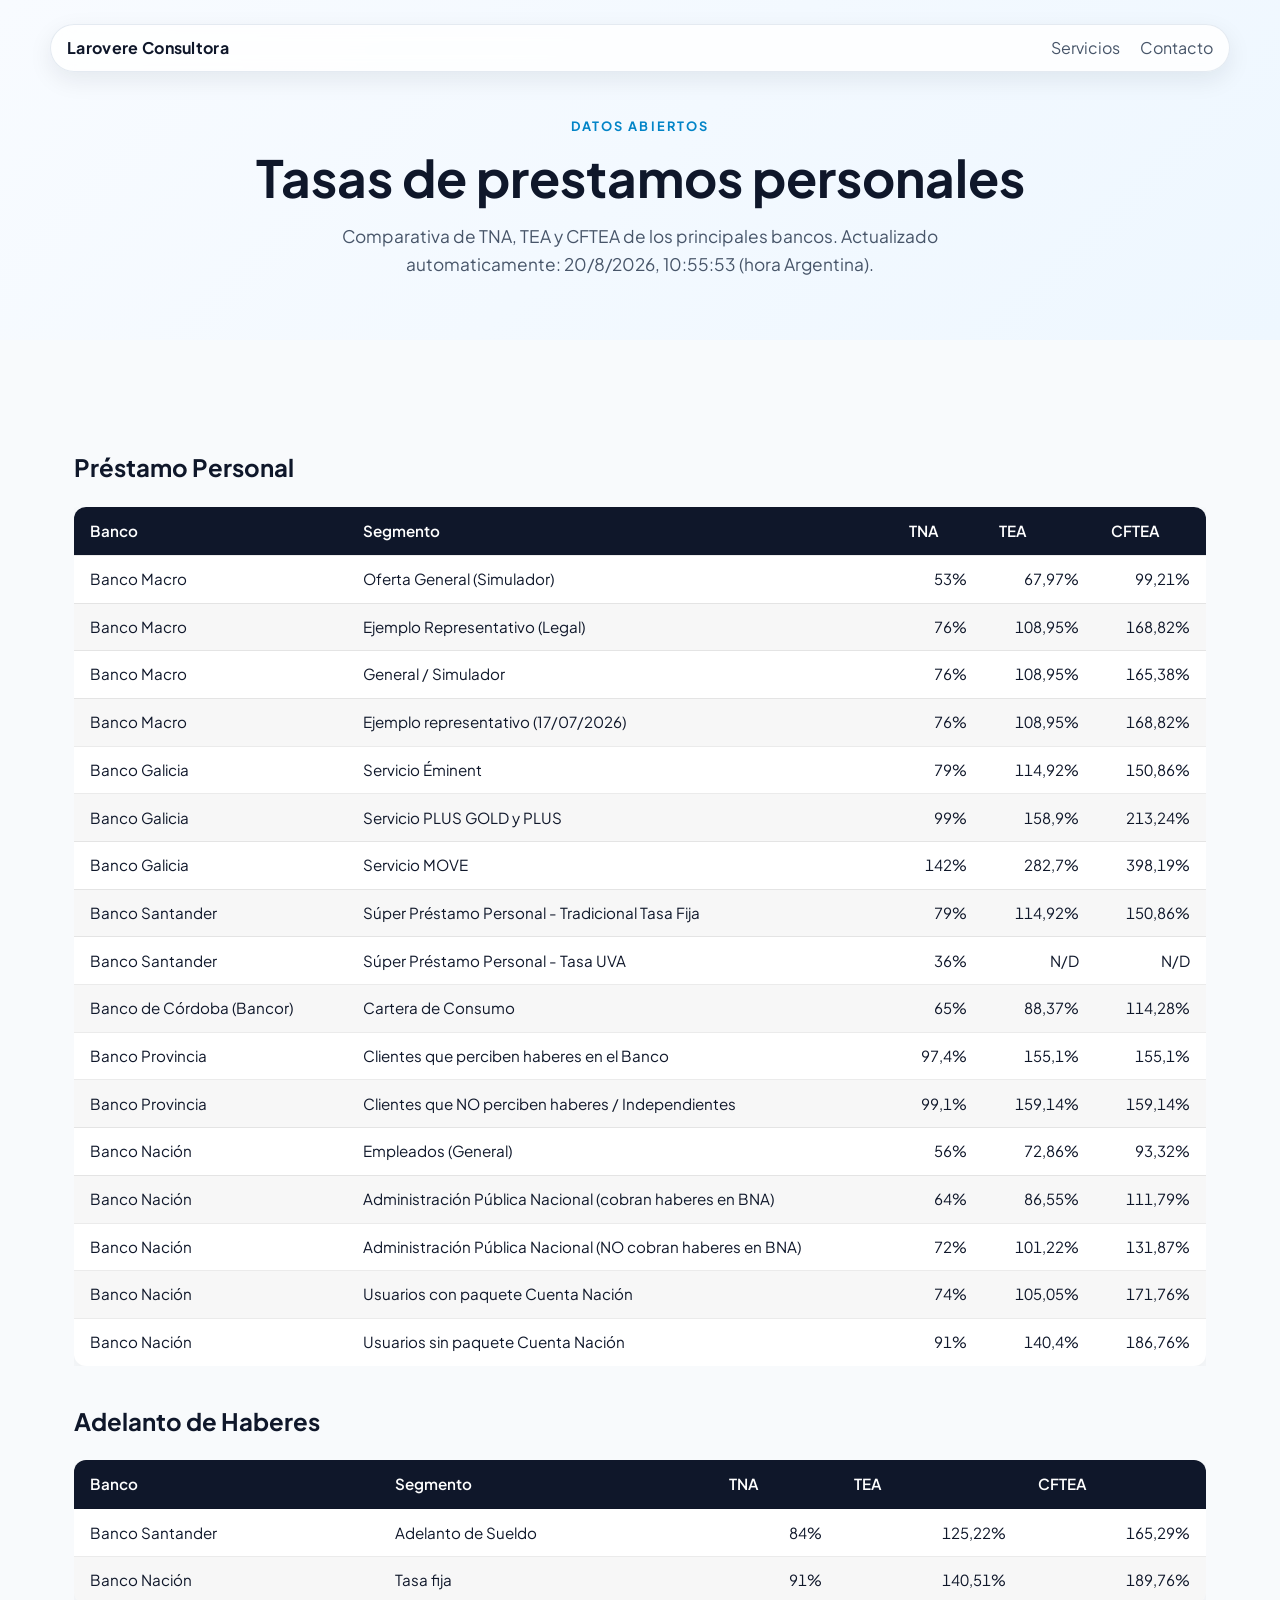
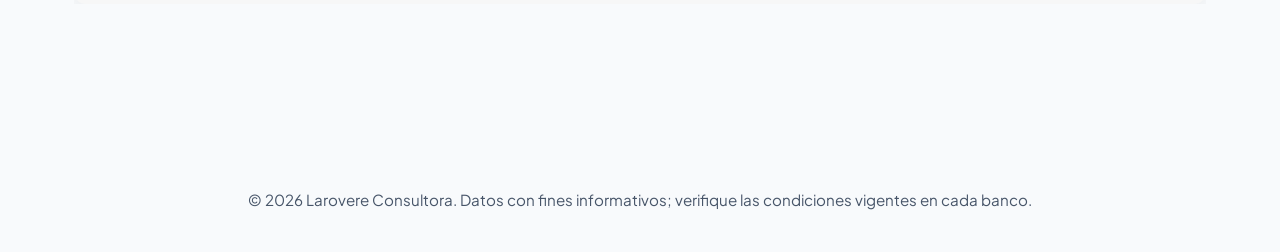
==== tasas.html @ bb4869ef "chore: actualizar tasas de interes 2026-08-20T13:55:53.665Z" ====
<!DOCTYPE html><html lang="es"><head><meta charset="UTF-8"/><meta name="viewport" content="width=device-width, initial-scale=1.0"/><meta name="description" content="Tasas de prestamos personales de los principales bancos de Argentina."/><title>Tasas de prestamos personales | Larovere Consultora</title><link rel="stylesheet" href="index.css"/><style>.table-wrap{overflow-x:auto;margin:1.25rem 0 2rem;}table.tasas{width:100%;border-collapse:collapse;font-size:.95rem;background:#fff;border-radius:12px;overflow:hidden;box-shadow:0 6px 20px rgba(0,0,0,.06);}table.tasas thead th{background:#0f172a;color:#fff;text-align:left;padding:.75rem 1rem;font-weight:600;}table.tasas td{padding:.7rem 1rem;border-top:1px solid rgba(0,0,0,.08);}table.tasas tbody tr:nth-child(even){background:rgba(0,0,0,.03);}table.tasas td.num{text-align:right;font-variant-numeric:tabular-nums;white-space:nowrap;}.tabla-titulo{margin-top:2.25rem;}</style></head><body><header class="hero" style="min-height:auto;padding-bottom:2rem;"><nav class="nav"><a class="brand" href="index.html">Larovere Consultora</a><div class="nav-links"><a href="index.html#servicios">Servicios</a><a href="index.html#contacto">Contacto</a></div></nav><div class="hero-content"><p class="eyebrow">Datos abiertos</p><h1>Tasas de prestamos personales</h1><p class="hero-copy">Comparativa de TNA, TEA y CFTEA de los principales bancos. Actualizado automaticamente: 20/8/2026, 10:55:53 (hora Argentina).</p></div></header><main><section class="section"><h2 class="tabla-titulo">Préstamo Personal</h2><div class="table-wrap"><table class="tasas"><thead><tr><th>Banco</th><th>Segmento</th><th>TNA</th><th>TEA</th><th>CFTEA</th></tr></thead><tbody><tr><td>Banco Macro</td><td>Oferta General (Simulador)</td><td class="num">53%</td><td class="num">67,97%</td><td class="num">99,21%</td></tr><tr><td>Banco Macro</td><td>Ejemplo Representativo (Legal)</td><td class="num">76%</td><td class="num">108,95%</td><td class="num">168,82%</td></tr><tr><td>Banco Macro</td><td>General / Simulador</td><td class="num">76%</td><td class="num">108,95%</td><td class="num">165,38%</td></tr><tr><td>Banco Macro</td><td>Ejemplo representativo (17/07/2026)</td><td class="num">76%</td><td class="num">108,95%</td><td class="num">168,82%</td></tr><tr><td>Banco Galicia</td><td>Servicio Éminent</td><td class="num">79%</td><td class="num">114,92%</td><td class="num">150,86%</td></tr><tr><td>Banco Galicia</td><td>Servicio PLUS GOLD y PLUS</td><td class="num">99%</td><td class="num">158,9%</td><td class="num">213,24%</td></tr><tr><td>Banco Galicia</td><td>Servicio MOVE</td><td class="num">142%</td><td class="num">282,7%</td><td class="num">398,19%</td></tr><tr><td>Banco Santander</td><td>Súper Préstamo Personal - Tradicional Tasa Fija</td><td class="num">79%</td><td class="num">114,92%</td><td class="num">150,86%</td></tr><tr><td>Banco Santander</td><td>Súper Préstamo Personal - Tasa UVA</td><td class="num">36%</td><td class="num">N/D</td><td class="num">N/D</td></tr><tr><td>Banco de Córdoba (Bancor)</td><td>Cartera de Consumo</td><td class="num">65%</td><td class="num">88,37%</td><td class="num">114,28%</td></tr><tr><td>Banco Provincia</td><td>Clientes que perciben haberes en el Banco</td><td class="num">97,4%</td><td class="num">155,1%</td><td class="num">155,1%</td></tr><tr><td>Banco Provincia</td><td>Clientes que NO perciben haberes / Independientes</td><td class="num">99,1%</td><td class="num">159,14%</td><td class="num">159,14%</td></tr><tr><td>Banco Nación</td><td>Empleados (General)</td><td class="num">56%</td><td class="num">72,86%</td><td class="num">93,32%</td></tr><tr><td>Banco Nación</td><td>Administración Pública Nacional (cobran haberes en BNA)</td><td class="num">64%</td><td class="num">86,55%</td><td class="num">111,79%</td></tr><tr><td>Banco Nación</td><td>Administración Pública Nacional (NO cobran haberes en BNA)</td><td class="num">72%</td><td class="num">101,22%</td><td class="num">131,87%</td></tr><tr><td>Banco Nación</td><td>Usuarios con paquete Cuenta Nación</td><td class="num">74%</td><td class="num">105,05%</td><td class="num">171,76%</td></tr><tr><td>Banco Nación</td><td>Usuarios sin paquete Cuenta Nación</td><td class="num">91%</td><td class="num">140,4%</td><td class="num">186,76%</td></tr></tbody></table></div><h2 class="tabla-titulo">Adelanto de Haberes</h2><div class="table-wrap"><table class="tasas"><thead><tr><th>Banco</th><th>Segmento</th><th>TNA</th><th>TEA</th><th>CFTEA</th></tr></thead><tbody><tr><td>Banco Santander</td><td>Adelanto de Sueldo</td><td class="num">84%</td><td class="num">125,22%</td><td class="num">165,29%</td></tr><tr><td>Banco Nación</td><td>Tasa fija</td><td class="num">91%</td><td class="num">140,51%</td><td class="num">189,76%</td></tr></tbody></table></div></section></main><footer class="footer"><p>&copy; 2026 Larovere Consultora. Datos con fines informativos; verifique las condiciones vigentes en cada banco.</p></footer></body></html>
---- index.css ----
@import url('https://fonts.googleapis.com/css2?family=Plus+Jakarta+Sans:wght@400;500;600;700&display=swap');

:root {
    --bg: #f8fafc;
    --surface: #ffffff;
    --text: #0f172a;
    --muted: #475569;
    --accent: #0284c7;
    --accent-dark: #0369a1;
    --border: #e2e8f0;
    --radius: 18px;
    --shadow: 0 12px 35px rgba(15, 23, 42, 0.08);
}

body.dark {
    --bg: #0f172a;
    --surface: #111827;
    --text: #f8fafc;
    --muted: #cbd5e1;
    --accent: #38bdf8;
    --accent-dark: #60a5fa;
    --border: #24324a;
    --shadow: 0 12px 35px rgba(0, 0, 0, 0.4);
}

* {
    box-sizing: border-box;
    margin: 0;
    padding: 0;
}

html {
    scroll-behavior: smooth;
}

body {
    font-family: 'Plus Jakarta Sans', sans-serif;
    background: var(--bg);
    color: var(--text);
    line-height: 1.6;
    transition: background 0.3s ease, color 0.3s ease;
}

a {
    color: inherit;
    text-decoration: none;
}

.hero {
    min-height: 100vh;
    background: linear-gradient(135deg, #f8fbff 0%, #eef7ff 100%);
    padding: 24px 24px 60px;
}

body.dark .hero {
    background: linear-gradient(135deg, #111827 0%, #1f2937 100%);
}

.nav {
    max-width: 1180px;
    margin: 0 auto 16px;
    display: flex;
    align-items: center;
    justify-content: space-between;
    gap: 14px;
    padding: 10px 16px;
    background: rgba(255, 255, 255, 0.82);
    backdrop-filter: blur(10px);
    border: 1px solid rgba(226, 232, 240, 0.9);
    border-radius: 999px;
    box-shadow: 0 8px 24px rgba(15, 23, 42, 0.08);
}

body.dark .nav {
    background: rgba(17, 24, 39, 0.9);
    border-color: rgba(36, 50, 74, 0.95);
    box-shadow: 0 8px 24px rgba(0, 0, 0, 0.28);
}

.brand {
    font-weight: 700;
    font-size: 1rem;
    letter-spacing: 0.02em;
}

.theme-toggle,
.menu-toggle {
    border: 1px solid var(--border);
    background: var(--surface);
    color: var(--text);
    border-radius: 999px;
    width: 44px;
    height: 44px;
    display: inline-flex;
    align-items: center;
    justify-content: center;
    cursor: pointer;
    transition: background 0.2s ease, border-color 0.2s ease, color 0.2s ease;
}

.theme-toggle:hover,
.menu-toggle:hover {
    border-color: var(--accent);
    color: var(--accent);
}

body.dark .theme-toggle,
body.dark .menu-toggle {
    background: #1f2937;
}

.nav-links {
    display: flex;
    gap: 20px;
    color: var(--muted);
}

.nav-links a:hover {
    color: var(--accent);
}

.menu-toggle {
    display: none;
    border: 0;
    background: transparent;
    font-size: 1.4rem;
    cursor: pointer;
}

.hero-content {
    max-width: 800px;
    margin: 70px auto 0;
    text-align: center;
}

.hero-content {
    max-width: 860px;
    margin: 40px auto 0;
    text-align: center;
}

.hero-visual {
    margin: 0 auto 20px;
    display: flex;
    justify-content: center;
}

.hero-logo {
    width: min(100%, 260px);
    max-width: 260px;
    height: auto;
    display: block;
    filter: drop-shadow(0 10px 25px rgba(15, 23, 42, 0.12));
}
.eyebrow {
    display: inline-block;
    margin-bottom: 12px;
    color: var(--accent);
    text-transform: uppercase;
    letter-spacing: 0.16em;
    font-size: 0.8rem;
    font-weight: 700;
}

.hero h1 {
    font-size: clamp(2rem, 4vw, 3.4rem);
    line-height: 1.15;
    margin-bottom: 16px;
}

.hero-copy {
    font-size: 1.08rem;
    color: var(--muted);
    max-width: 700px;
    margin: 0 auto 30px;
}

.hero-actions {
    display: flex;
    justify-content: center;
    gap: 14px;
    flex-wrap: wrap;
}

.btn {
    display: inline-flex;
    align-items: center;
    justify-content: center;
    padding: 12px 22px;
    border-radius: 999px;
    font-weight: 700;
    transition: transform 0.2s ease, box-shadow 0.2s ease;
}

.btn:hover {
    transform: translateY(-2px);
}

.btn-primary {
    background: var(--accent);
    color: white;
    box-shadow: 0 10px 22px rgba(2, 132, 199, 0.16);
}

.btn-secondary {
    background: white;
    color: var(--text);
    border: 1px solid var(--border);
}

body.dark .btn-secondary {
    background: #1e3a8a;
    color: white;
    border-color: #3b82f6;
}

body.dark .section-alt .section-heading h2 {
    color: var(--accent);
}

main {
    max-width: 1180px;
    margin: 0 auto;
    padding: 0 24px 60px;
}

.section {
    padding: 72px 0;
}

.section-alt {
    background: linear-gradient(180deg, #f4f8fc 0%, #f8fafc 100%);
    border-radius: var(--radius);
    padding: 64px 24px;
}

.section-heading {
    max-width: 720px;
    margin: 0 auto 32px;
    text-align: center;
}

.section-heading h2,
.about-box h2,
.contact-card h2 {
    font-size: clamp(1.6rem, 3vw, 2.2rem);
    margin-bottom: 12px;
}

.section-heading p,
.about-box p,
.contact-card p {
    color: var(--muted);
}

.card-grid {
    display: grid;
    grid-template-columns: repeat(4, minmax(0, 1fr));
    gap: 18px;
}

.card,
.step,
.contact-card,
.contact-form,
.about-box {
    background: var(--surface);
    border: 1px solid var(--border);
    border-radius: var(--radius);
    box-shadow: var(--shadow);
}

.card {
    padding: 24px;
}

.card h3,
.step h3 {
    margin-bottom: 10px;
    font-size: 1.1rem;
}

.card p,
.step p,
.about-box p,
.contact-card p,
.contact-form label,
.form-status {
    color: var(--muted);
}

.steps-grid {
    display: grid;
    grid-template-columns: repeat(3, minmax(0, 1fr));
    gap: 18px;
}

.step {
    padding: 24px;
}

.step span {
    display: inline-block;
    margin-bottom: 10px;
    color: var(--accent);
    font-weight: 700;
}

.about-box {
    display: grid;
    grid-template-columns: 1.1fr 1fr;
    gap: 24px;
    padding: 32px;
}

.contact-grid {
    display: grid;
    grid-template-columns: 1fr 1fr;
    gap: 24px;
}

.contact-card,
.contact-form {
    padding: 28px;
}

.contact-link {
    display: inline-block;
    margin-top: 12px;
    color: var(--accent);
    font-weight: 700;
}

.contact-form {
    display: flex;
    flex-direction: column;
    gap: 14px;
}

.contact-form label {
    display: flex;
    flex-direction: column;
    gap: 8px;
    font-weight: 600;
}

.contact-form input,
.contact-form textarea {
    padding: 12px 14px;
    border: 1px solid var(--border);
    border-radius: 12px;
    font: inherit;
    background: #fff;
}

.contact-form input:focus,
.contact-form textarea:focus {
    outline: none;
    border-color: var(--accent);
    box-shadow: 0 0 0 3px rgba(2, 132, 199, 0.1);
}

.form-status {
    min-height: 1.2rem;
    font-size: 0.95rem;
}

.footer {
    text-align: center;
    padding: 20px 24px 40px;
    color: var(--muted);
    font-size: 0.95rem;
}

@media (max-width: 900px) {
    .card-grid,
    .steps-grid,
    .contact-grid,
    .about-box {
        grid-template-columns: 1fr 1fr;
    }
}

@media (max-width: 700px) {
    .nav {
        flex-wrap: wrap;
    }

    .menu-toggle {
        display: block;
    }

    .nav-links {
        display: none;
        width: 100%;
        flex-direction: column;
        padding-top: 10px;
    }

    .nav-links.open {
        display: flex;
    }

    .hero {
        padding: 20px 16px 50px;
    }

    .hero-content {
        margin-top: 40px;
    }

    .card-grid,
    .steps-grid,
    .contact-grid,
    .about-box {
        grid-template-columns: 1fr;
    }

    main {
        padding: 0 16px 50px;
    }

    .section-alt {
        padding: 48px 16px;
    }
}
@media (max-width: 700px) {
    .hero-logo {
        max-width: 190px;
    }
}
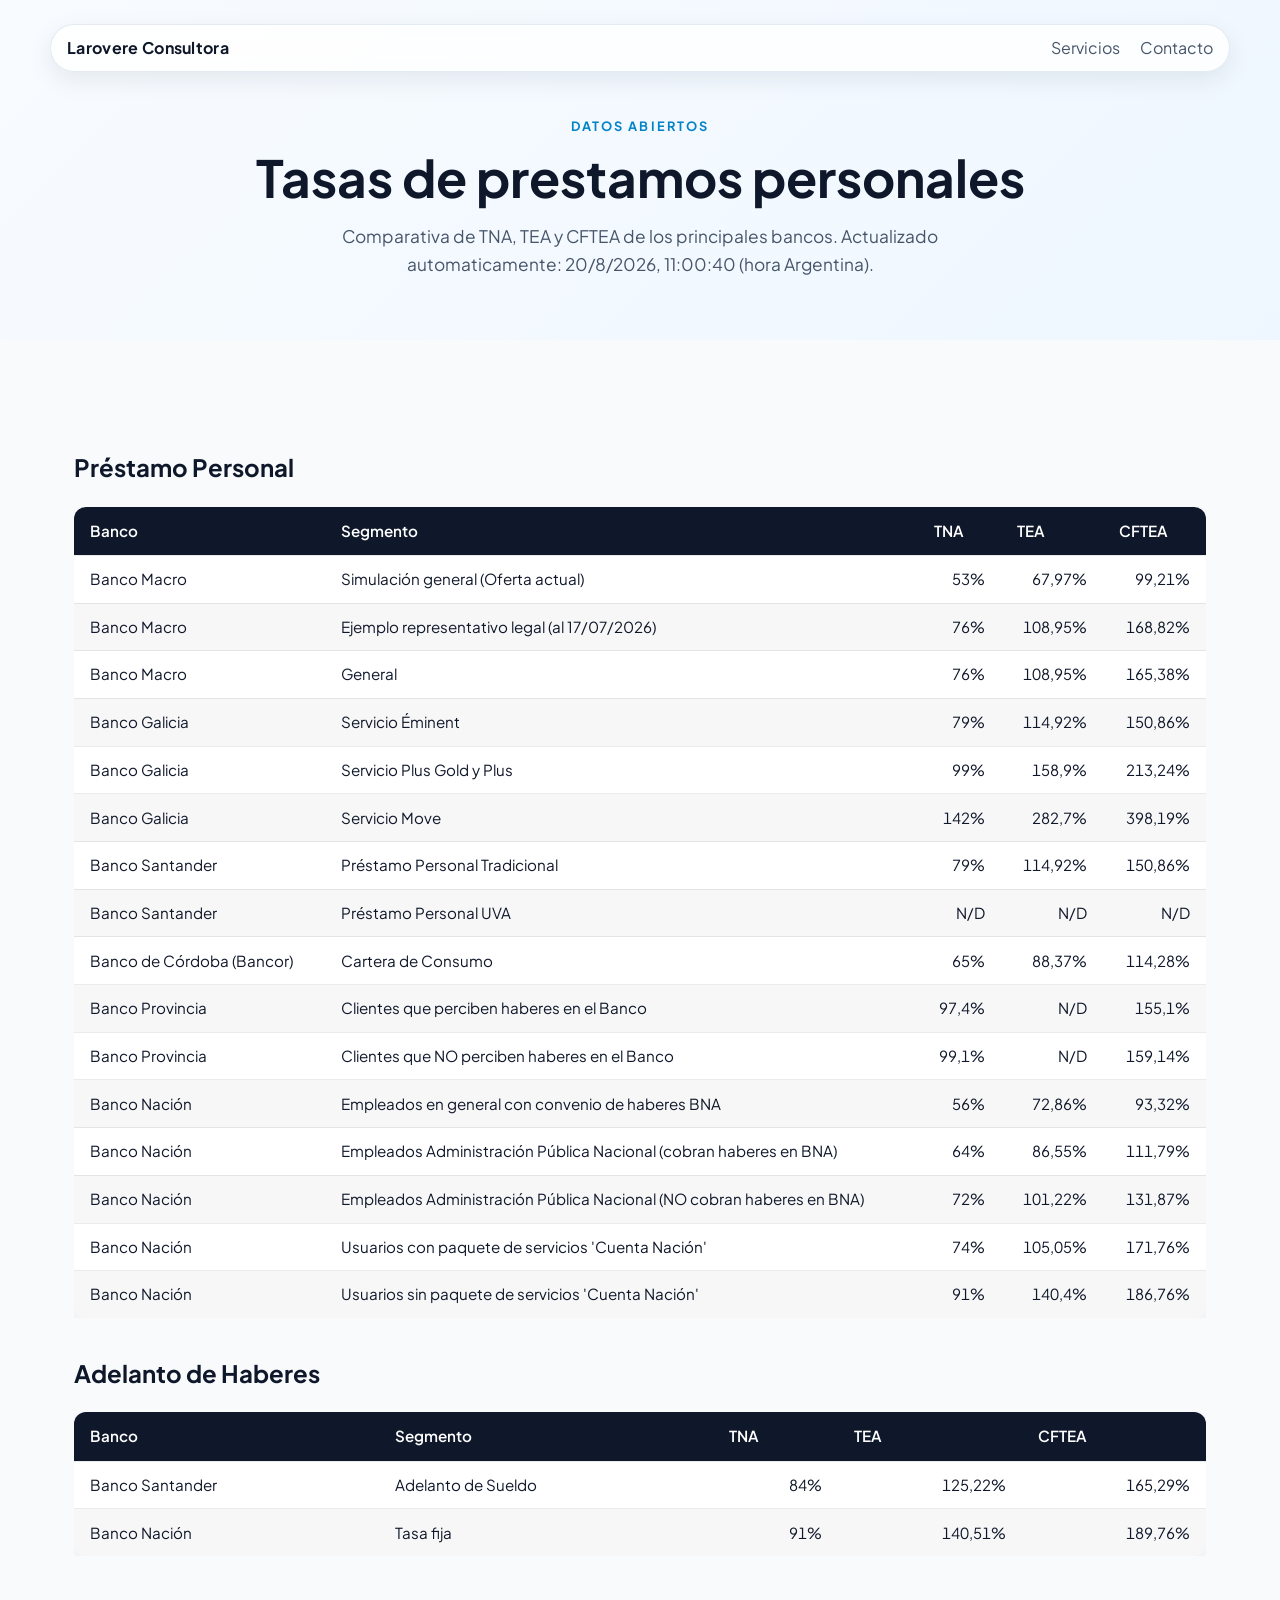
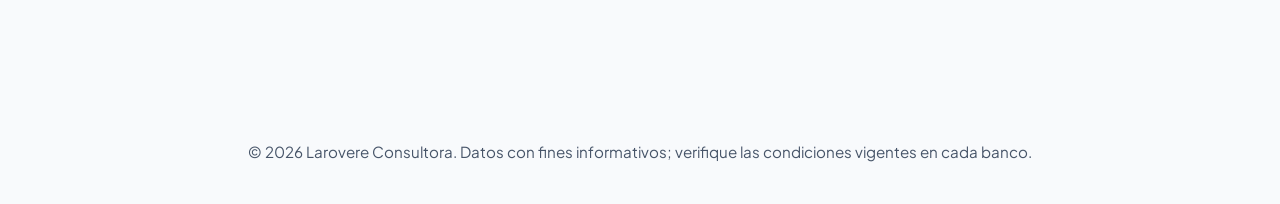
==== commit 2f26f8d5: "chore: actualizar tasas de interes 2026-08-20T14:00:40.382Z" ====
--- a/tasas.html
+++ b/tasas.html
@@ -1 +1 @@
-<!DOCTYPE html><html lang="es"><head><meta charset="UTF-8"/><meta name="viewport" content="width=device-width, initial-scale=1.0"/><meta name="description" content="Tasas de prestamos personales de los principales bancos de Argentina."/><title>Tasas de prestamos personales | Larovere Consultora</title><link rel="stylesheet" href="index.css"/><style>.table-wrap{overflow-x:auto;margin:1.25rem 0 2rem;}table.tasas{width:100%;border-collapse:collapse;font-size:.95rem;background:#fff;border-radius:12px;overflow:hidden;box-shadow:0 6px 20px rgba(0,0,0,.06);}table.tasas thead th{background:#0f172a;color:#fff;text-align:left;padding:.75rem 1rem;font-weight:600;}table.tasas td{padding:.7rem 1rem;border-top:1px solid rgba(0,0,0,.08);}table.tasas tbody tr:nth-child(even){background:rgba(0,0,0,.03);}table.tasas td.num{text-align:right;font-variant-numeric:tabular-nums;white-space:nowrap;}.tabla-titulo{margin-top:2.25rem;}</style></head><body><header class="hero" style="min-height:auto;padding-bottom:2rem;"><nav class="nav"><a class="brand" href="index.html">Larovere Consultora</a><div class="nav-links"><a href="index.html#servicios">Servicios</a><a href="index.html#contacto">Contacto</a></div></nav><div class="hero-content"><p class="eyebrow">Datos abiertos</p><h1>Tasas de prestamos personales</h1><p class="hero-copy">Comparativa de TNA, TEA y CFTEA de los principales bancos. Actualizado automaticamente: 20/8/2026, 10:55:53 (hora Argentina).</p></div></header><main><section class="section"><h2 class="tabla-titulo">Préstamo Personal</h2><div class="table-wrap"><table class="tasas"><thead><tr><th>Banco</th><th>Segmento</th><th>TNA</th><th>TEA</th><th>CFTEA</th></tr></thead><tbody><tr><td>Banco Macro</td><td>Oferta General (Simulador)</td><td class="num">53%</td><td class="num">67,97%</td><td class="num">99,21%</td></tr><tr><td>Banco Macro</td><td>Ejemplo Representativo (Legal)</td><td class="num">76%</td><td class="num">108,95%</td><td class="num">168,82%</td></tr><tr><td>Banco Macro</td><td>General / Simulador</td><td class="num">76%</td><td class="num">108,95%</td><td class="num">165,38%</td></tr><tr><td>Banco Macro</td><td>Ejemplo representativo (17/07/2026)</td><td class="num">76%</td><td class="num">108,95%</td><td class="num">168,82%</td></tr><tr><td>Banco Galicia</td><td>Servicio Éminent</td><td class="num">79%</td><td class="num">114,92%</td><td class="num">150,86%</td></tr><tr><td>Banco Galicia</td><td>Servicio PLUS GOLD y PLUS</td><td class="num">99%</td><td class="num">158,9%</td><td class="num">213,24%</td></tr><tr><td>Banco Galicia</td><td>Servicio MOVE</td><td class="num">142%</td><td class="num">282,7%</td><td class="num">398,19%</td></tr><tr><td>Banco Santander</td><td>Súper Préstamo Personal - Tradicional Tasa Fija</td><td class="num">79%</td><td class="num">114,92%</td><td class="num">150,86%</td></tr><tr><td>Banco Santander</td><td>Súper Préstamo Personal - Tasa UVA</td><td class="num">36%</td><td class="num">N/D</td><td class="num">N/D</td></tr><tr><td>Banco de Córdoba (Bancor)</td><td>Cartera de Consumo</td><td class="num">65%</td><td class="num">88,37%</td><td class="num">114,28%</td></tr><tr><td>Banco Provincia</td><td>Clientes que perciben haberes en el Banco</td><td class="num">97,4%</td><td class="num">155,1%</td><td class="num">155,1%</td></tr><tr><td>Banco Provincia</td><td>Clientes que NO perciben haberes / Independientes</td><td class="num">99,1%</td><td class="num">159,14%</td><td class="num">159,14%</td></tr><tr><td>Banco Nación</td><td>Empleados (General)</td><td class="num">56%</td><td class="num">72,86%</td><td class="num">93,32%</td></tr><tr><td>Banco Nación</td><td>Administración Pública Nacional (cobran haberes en BNA)</td><td class="num">64%</td><td class="num">86,55%</td><td class="num">111,79%</td></tr><tr><td>Banco Nación</td><td>Administración Pública Nacional (NO cobran haberes en BNA)</td><td class="num">72%</td><td class="num">101,22%</td><td class="num">131,87%</td></tr><tr><td>Banco Nación</td><td>Usuarios con paquete Cuenta Nación</td><td class="num">74%</td><td class="num">105,05%</td><td class="num">171,76%</td></tr><tr><td>Banco Nación</td><td>Usuarios sin paquete Cuenta Nación</td><td class="num">91%</td><td class="num">140,4%</td><td class="num">186,76%</td></tr></tbody></table></div><h2 class="tabla-titulo">Adelanto de Haberes</h2><div class="table-wrap"><table class="tasas"><thead><tr><th>Banco</th><th>Segmento</th><th>TNA</th><th>TEA</th><th>CFTEA</th></tr></thead><tbody><tr><td>Banco Santander</td><td>Adelanto de Sueldo</td><td class="num">84%</td><td class="num">125,22%</td><td class="num">165,29%</td></tr><tr><td>Banco Nación</td><td>Tasa fija</td><td class="num">91%</td><td class="num">140,51%</td><td class="num">189,76%</td></tr></tbody></table></div></section></main><footer class="footer"><p>&copy; 2026 Larovere Consultora. Datos con fines informativos; verifique las condiciones vigentes en cada banco.</p></footer></body></html>+<!DOCTYPE html><html lang="es"><head><meta charset="UTF-8"/><meta name="viewport" content="width=device-width, initial-scale=1.0"/><meta name="description" content="Tasas de prestamos personales de los principales bancos de Argentina."/><title>Tasas de prestamos personales | Larovere Consultora</title><link rel="stylesheet" href="index.css"/><style>.table-wrap{overflow-x:auto;margin:1.25rem 0 2rem;}table.tasas{width:100%;border-collapse:collapse;font-size:.95rem;background:#fff;border-radius:12px;overflow:hidden;box-shadow:0 6px 20px rgba(0,0,0,.06);}table.tasas thead th{background:#0f172a;color:#fff;text-align:left;padding:.75rem 1rem;font-weight:600;}table.tasas td{padding:.7rem 1rem;border-top:1px solid rgba(0,0,0,.08);}table.tasas tbody tr:nth-child(even){background:rgba(0,0,0,.03);}table.tasas td.num{text-align:right;font-variant-numeric:tabular-nums;white-space:nowrap;}.tabla-titulo{margin-top:2.25rem;}</style></head><body><header class="hero" style="min-height:auto;padding-bottom:2rem;"><nav class="nav"><a class="brand" href="index.html">Larovere Consultora</a><div class="nav-links"><a href="index.html#servicios">Servicios</a><a href="index.html#contacto">Contacto</a></div></nav><div class="hero-content"><p class="eyebrow">Datos abiertos</p><h1>Tasas de prestamos personales</h1><p class="hero-copy">Comparativa de TNA, TEA y CFTEA de los principales bancos. Actualizado automaticamente: 20/8/2026, 11:00:40 (hora Argentina).</p></div></header><main><section class="section"><h2 class="tabla-titulo">Préstamo Personal</h2><div class="table-wrap"><table class="tasas"><thead><tr><th>Banco</th><th>Segmento</th><th>TNA</th><th>TEA</th><th>CFTEA</th></tr></thead><tbody><tr><td>Banco Macro</td><td>Simulación general (Oferta actual)</td><td class="num">53%</td><td class="num">67,97%</td><td class="num">99,21%</td></tr><tr><td>Banco Macro</td><td>Ejemplo representativo legal (al 17/07/2026)</td><td class="num">76%</td><td class="num">108,95%</td><td class="num">168,82%</td></tr><tr><td>Banco Macro</td><td>General</td><td class="num">76%</td><td class="num">108,95%</td><td class="num">165,38%</td></tr><tr><td>Banco Galicia</td><td>Servicio Éminent</td><td class="num">79%</td><td class="num">114,92%</td><td class="num">150,86%</td></tr><tr><td>Banco Galicia</td><td>Servicio Plus Gold y Plus</td><td class="num">99%</td><td class="num">158,9%</td><td class="num">213,24%</td></tr><tr><td>Banco Galicia</td><td>Servicio Move</td><td class="num">142%</td><td class="num">282,7%</td><td class="num">398,19%</td></tr><tr><td>Banco Santander</td><td>Préstamo Personal Tradicional</td><td class="num">79%</td><td class="num">114,92%</td><td class="num">150,86%</td></tr><tr><td>Banco Santander</td><td>Préstamo Personal UVA</td><td class="num">N/D</td><td class="num">N/D</td><td class="num">N/D</td></tr><tr><td>Banco de Córdoba (Bancor)</td><td>Cartera de Consumo</td><td class="num">65%</td><td class="num">88,37%</td><td class="num">114,28%</td></tr><tr><td>Banco Provincia</td><td>Clientes que perciben haberes en el Banco</td><td class="num">97,4%</td><td class="num">N/D</td><td class="num">155,1%</td></tr><tr><td>Banco Provincia</td><td>Clientes que NO perciben haberes en el Banco</td><td class="num">99,1%</td><td class="num">N/D</td><td class="num">159,14%</td></tr><tr><td>Banco Nación</td><td>Empleados en general con convenio de haberes BNA</td><td class="num">56%</td><td class="num">72,86%</td><td class="num">93,32%</td></tr><tr><td>Banco Nación</td><td>Empleados Administración Pública Nacional (cobran haberes en BNA)</td><td class="num">64%</td><td class="num">86,55%</td><td class="num">111,79%</td></tr><tr><td>Banco Nación</td><td>Empleados Administración Pública Nacional (NO cobran haberes en BNA)</td><td class="num">72%</td><td class="num">101,22%</td><td class="num">131,87%</td></tr><tr><td>Banco Nación</td><td>Usuarios con paquete de servicios 'Cuenta Nación'</td><td class="num">74%</td><td class="num">105,05%</td><td class="num">171,76%</td></tr><tr><td>Banco Nación</td><td>Usuarios sin paquete de servicios 'Cuenta Nación'</td><td class="num">91%</td><td class="num">140,4%</td><td class="num">186,76%</td></tr></tbody></table></div><h2 class="tabla-titulo">Adelanto de Haberes</h2><div class="table-wrap"><table class="tasas"><thead><tr><th>Banco</th><th>Segmento</th><th>TNA</th><th>TEA</th><th>CFTEA</th></tr></thead><tbody><tr><td>Banco Santander</td><td>Adelanto de Sueldo</td><td class="num">84%</td><td class="num">125,22%</td><td class="num">165,29%</td></tr><tr><td>Banco Nación</td><td>Tasa fija</td><td class="num">91%</td><td class="num">140,51%</td><td class="num">189,76%</td></tr></tbody></table></div></section></main><footer class="footer"><p>&copy; 2026 Larovere Consultora. Datos con fines informativos; verifique las condiciones vigentes en cada banco.</p></footer></body></html>
